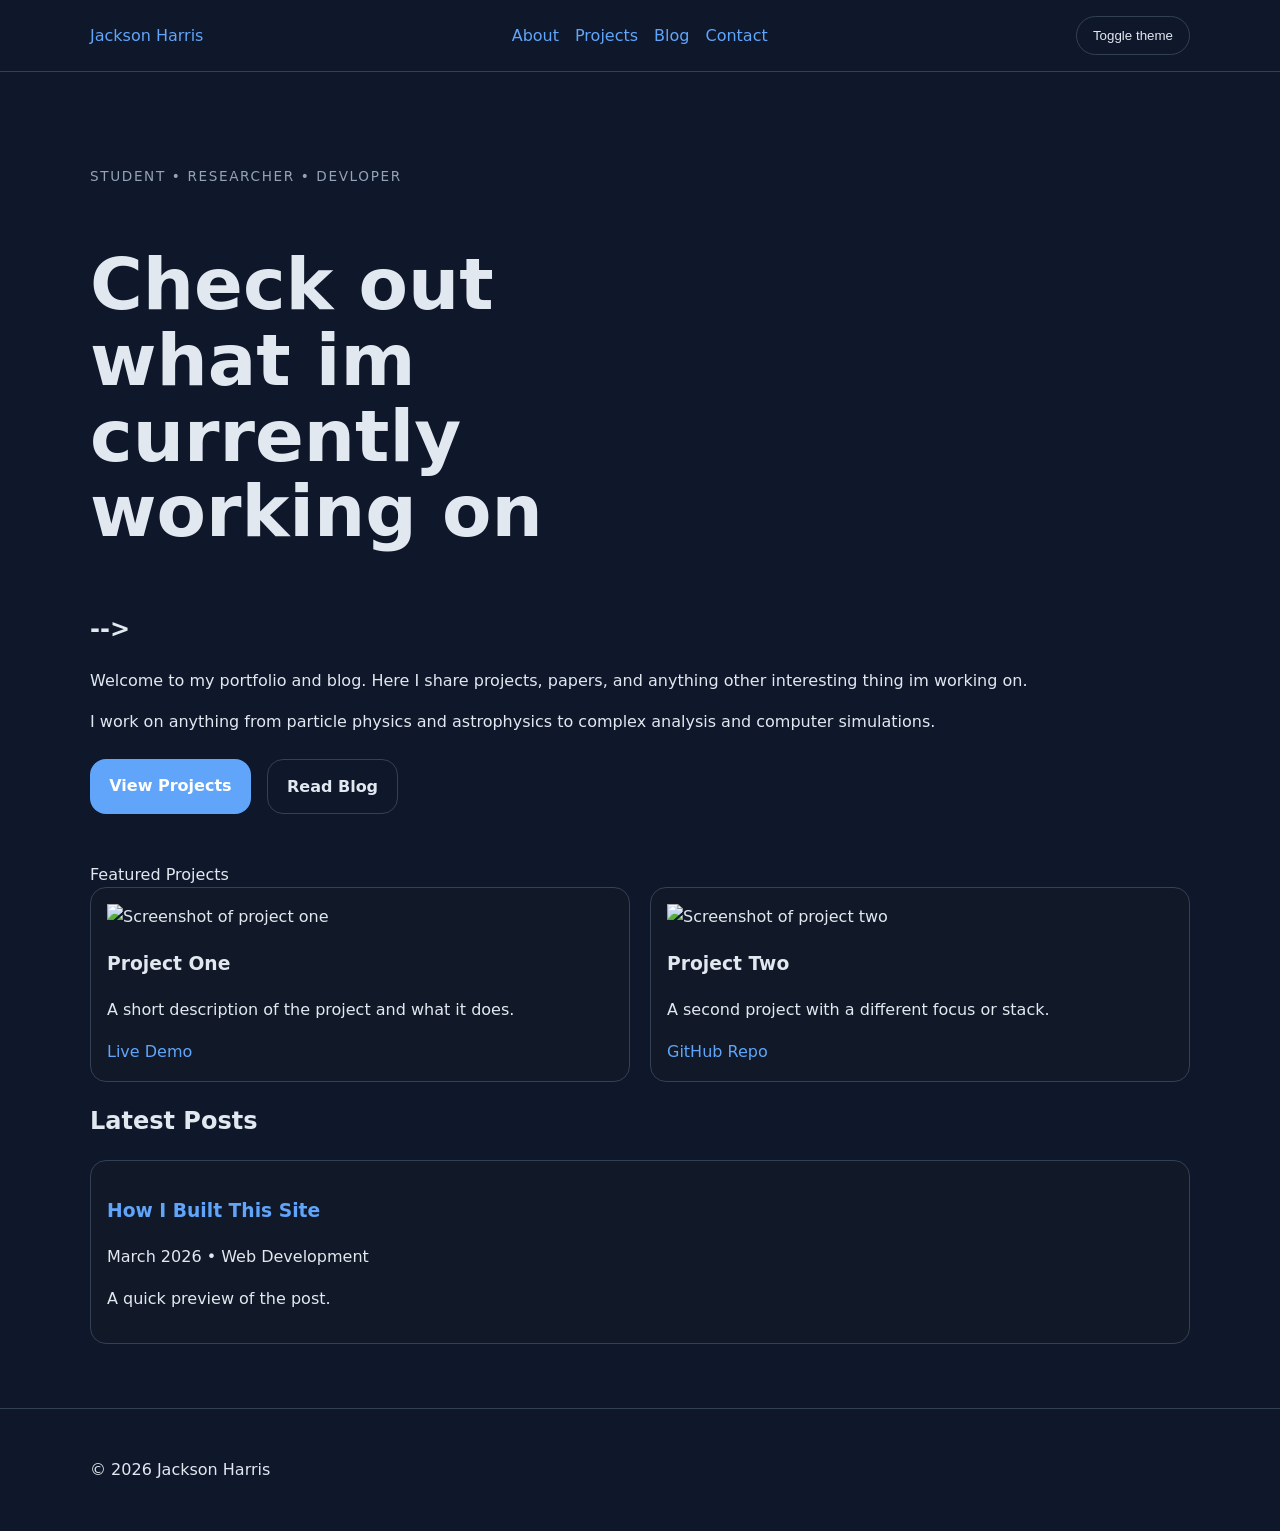
==== index.html @ ebbdd790 "First pages" ====
<!DOCTYPE html>
<html lang="en">
<head>
  <meta charset="UTF-8" />
  <meta name="viewport" content="width=device-width, initial-scale=1.0" />
  <title>Jackson Harris | Portfolio & Blog</title>
  <meta name="description" content="Title of my name and portfolio/blog" />
  <link rel="stylesheet" href="css/styles.css" />
</head>
<body>
  <header class="site-header">
    <div class="container nav-wrapper">
      <a class="logo" href="index.html">Jackson Harris</a>
      <nav class="site-nav" aria-label="Main navigation">
        <a href="about.html">About</a>
        <a href="pages/projects.html">Projects</a>
        <a href="pages/blog.html">Blog</a>
        <a href="pages/contact.html">Contact</a>
      </nav>
      <button id="themeToggle" class="theme-toggle" type="button">Toggle theme</button>
    </div>
  </header>

  <main>
    <section class="hero container">
      <p class="eyebrow">Student • Researcher • Devloper</p>
      <h1>Check out what im currently working on</h1>
	<h2> --> </h2>
      <p>
        Welcome to my portfolio and blog. Here I share projects, papers, and anything other interesting thing im working on.
      </p>
	<p>
	I work on anything from particle physics and astrophysics to complex analysis and computer simulations.
	</p>
      <div class="hero-actions">
        <a class="button" href="pages/projects.html">View Projects</a>
        <a class="button button-secondary" href="pages/blog.html">Read Blog</a>
      </div>
    </section>

    <section class="container"
      <h2>Featured Projects</h2>
      <div class="card-grid">
        <article class="card">
          <img src="images/profilePic.jpeg" alt="Screenshot of project one" />
          <h3>Project One</h3>
          <p>A short description of the project and what it does.</p>
          <a href="#">Live Demo</a>
        </article>

        <article class="card">
          <img src="images/profilePic.jpeg" alt="Screenshot of project two" />
          <h3>Project Two</h3>
          <p>A second project with a different focus or stack.</p>
          <a href="#">GitHub Repo</a>
        </article>
      </div>
    </section>

    <section class="container">
      <h2>Latest Posts</h2>
      <div class="post-list">
        <article class="post-preview">
          <h3><a href="blogs/my-first-post.html">How I Built This Site</a></h3>
          <p class="post-meta">March 2026 • Web Development</p>
          <p>A quick preview of the post.</p>
        </article>
      </div>
    </section>
  </main>

  <footer class="site-footer">
    <div class="container">
      <p>© 2026 Jackson Harris</p>
    </div>
  </footer>

  <script src="js/main.js"></script>
</body>
</html>
---- css/styles.css ----
:root {
  --bg: #0f172a;
  --text: #e2e8f0;
  --muted: #94a3b8;
  --card: #111827;
  --border: #334155;
  --accent: #60a5fa;

  --container: 1100px;
  --radius: 16px;
  --space: 1rem;
}

:root.light {
  --bg: #faf0d7;
  --text: #111111;
  --muted: #5b5b5b;
  --card: #f6f6f6;
  --border: #000000;
  --accent: #234ba4;
}

* {
  box-sizing: border-box;
}

html {
  scroll-behavior: smooth;
}

body {
  margin: 0;
  font-family: system-ui, -apple-system, BlinkMacSystemFont, "Segoe UI", sans-serif;
  background: var(--bg);
  color: var(--text);
  line-height: 1.6;
}

img {
  max-width: 100%;
  display: block;
}

a {
  color: var(--accent);
  text-decoration: none;
}

a:hover {
  text-decoration: underline;
}

.container {
  width: min(var(--container), calc(100% - 2rem));
  margin: 0 auto;
}

.site-header,
.site-footer {
  border-bottom: 1px solid var(--border);
}

.site-footer {
  border-top: 1px solid var(--border);
  border-bottom: none;
  margin-top: 4rem;
  padding: 2rem 0;
}

.nav-wrapper {
  display: flex;
  align-items: center;
  justify-content: space-between;
  gap: 1rem;
  padding: 1rem 0;
}

.site-nav {
  display: flex;
  gap: 1rem;
  flex-wrap: wrap;
}

.hero {
  padding: 5rem 0 3rem;
}

.hero h1 {
  font-size: clamp(2.5rem, 6vw, 4.5rem);
  line-height: 1.05;
  max-width: 12ch;
}

.eyebrow {
  text-transform: uppercase;
  letter-spacing: 0.12em;
  font-size: 0.85rem;
  color: var(--muted);
}

.button {
  display: inline-block;
  padding: 0.85rem 1.2rem;
  border-radius: var(--radius);
  background: var(--accent);
  color: white;
  font-weight: 600;
}

.button-secondary {
  background: transparent;
  color: var(--text);
  border: 1px solid var(--border);
}

.hero-actions {
  display: flex;
  gap: 1rem;
  margin-top: 1.5rem;
  flex-wrap: wrap;
}

.card-grid {
  display: grid;
  grid-template-columns: repeat(auto-fit, minmax(240px, 1fr));
  gap: 1.25rem;
}

.card,
.post-preview {
  background: var(--card);
  border: 1px solid var(--border);
  border-radius: var(--radius);
  padding: 1rem;
}

.theme-toggle {
  padding: 0.7rem 1rem;
  border-radius: 999px;
  border: 1px solid var(--border);
  background: transparent;
  color: var(--text);
  cursor: pointer;
}
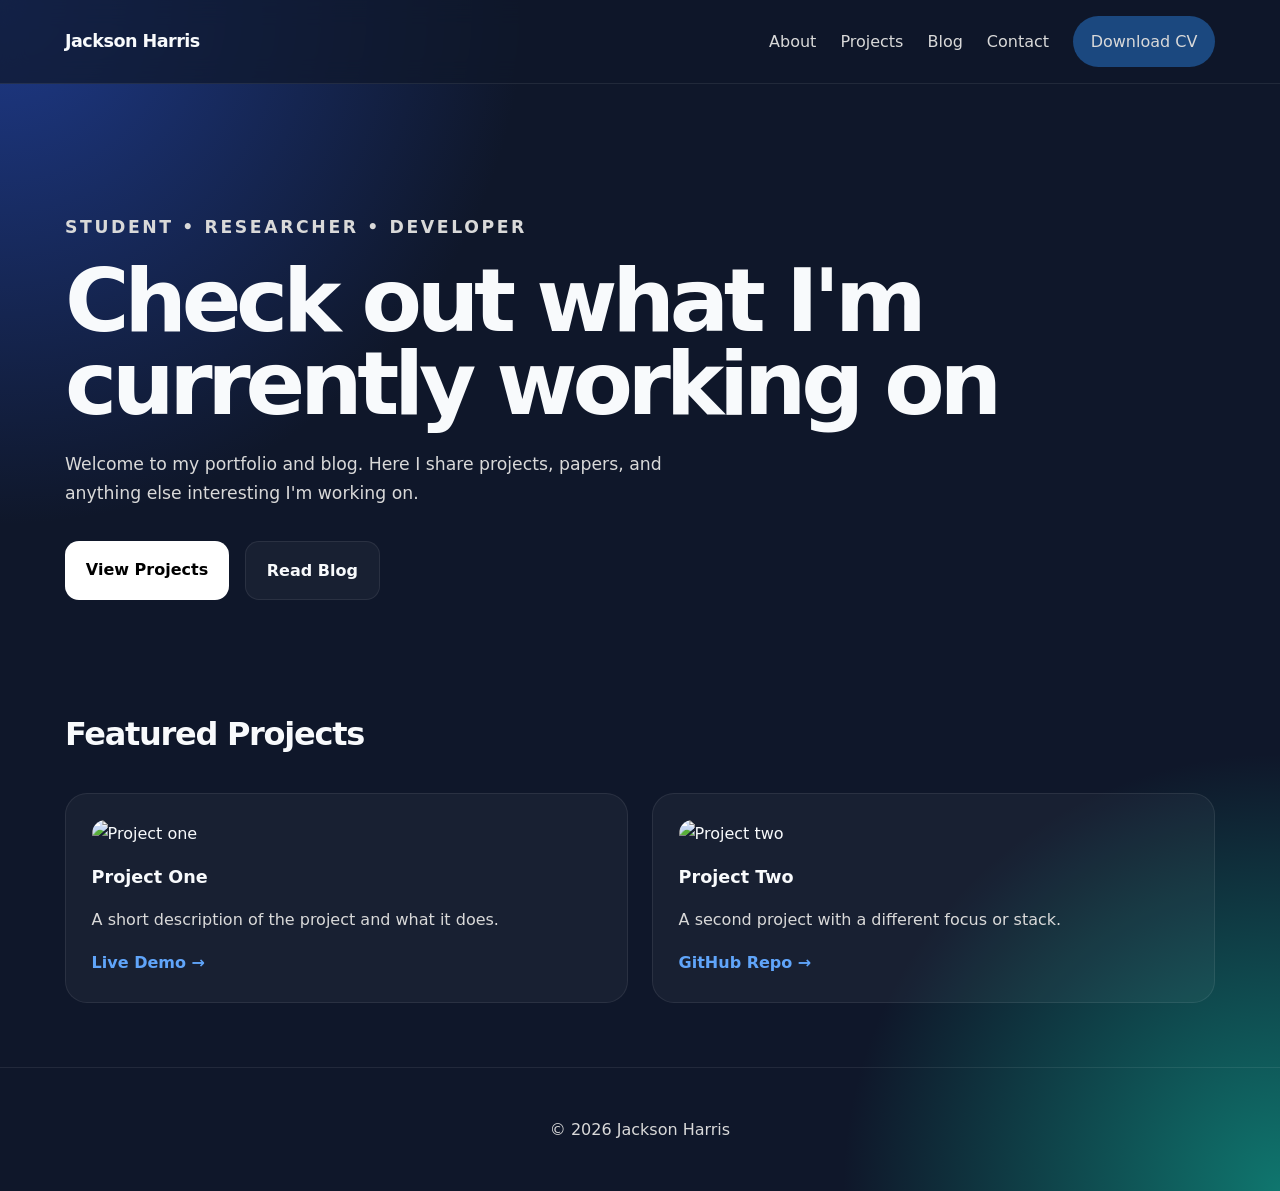
==== commit 76988968: "Fixed Styling" ====
--- a/index.html
+++ b/index.html
@@ -4,77 +4,57 @@
   <meta charset="UTF-8" />
   <meta name="viewport" content="width=device-width, initial-scale=1.0" />
   <title>Jackson Harris | Portfolio & Blog</title>
-  <meta name="description" content="Title of my name and portfolio/blog" />
-  <link rel="stylesheet" href="css/styles.css" />
+  <link rel="stylesheet" href="css/main.css" />
 </head>
 <body>
-  <header class="site-header">
-    <div class="container nav-wrapper">
+  <header class="navbar">
+    <div class="container nav-inner">
       <a class="logo" href="index.html">Jackson Harris</a>
-      <nav class="site-nav" aria-label="Main navigation">
+      <nav class="nav-links">
         <a href="about.html">About</a>
         <a href="pages/projects.html">Projects</a>
         <a href="pages/blog.html">Blog</a>
         <a href="pages/contact.html">Contact</a>
+	<a class="resume-btn" href="resume.pdf" target="_blank">Download CV</a>
       </nav>
-      <button id="themeToggle" class="theme-toggle" type="button">Toggle theme</button>
     </div>
   </header>
 
   <main>
-    <section class="hero container">
-      <p class="eyebrow">Student • Researcher • Devloper</p>
-      <h1>Check out what im currently working on</h1>
-	<h2> --> </h2>
-      <p>
-        Welcome to my portfolio and blog. Here I share projects, papers, and anything other interesting thing im working on.
-      </p>
-	<p>
-	I work on anything from particle physics and astrophysics to complex analysis and computer simulations.
-	</p>
-      <div class="hero-actions">
-        <a class="button" href="pages/projects.html">View Projects</a>
-        <a class="button button-secondary" href="pages/blog.html">Read Blog</a>
-      </div>
-    </section>
-
-    <section class="container"
-      <h2>Featured Projects</h2>
-      <div class="card-grid">
-        <article class="card">
-          <img src="images/profilePic.jpeg" alt="Screenshot of project one" />
-          <h3>Project One</h3>
-          <p>A short description of the project and what it does.</p>
-          <a href="#">Live Demo</a>
-        </article>
-
-        <article class="card">
-          <img src="images/profilePic.jpeg" alt="Screenshot of project two" />
-          <h3>Project Two</h3>
-          <p>A second project with a different focus or stack.</p>
-          <a href="#">GitHub Repo</a>
-        </article>
+    <section class="hero">
+      <div class="container">
+        <p class="eyebrow">Student • Researcher • Developer</p>
+        <h1>Check out what I'm currently working on</h1>
+        <p>Welcome to my portfolio and blog. Here I share projects, papers, and anything else interesting I'm working on.</p>
+        <div class="hero-buttons">
+          <a class="button button-primary" href="pages/projects.html">View Projects</a>
+          <a class="button button-secondary" href="pages/blog.html">Read Blog</a>
+        </div>
       </div>
     </section>
 
     <section class="container">
-      <h2>Latest Posts</h2>
-      <div class="post-list">
-        <article class="post-preview">
-          <h3><a href="blogs/my-first-post.html">How I Built This Site</a></h3>
-          <p class="post-meta">March 2026 • Web Development</p>
-          <p>A quick preview of the post.</p>
+      <h2 class="section-title">Featured Projects</h2>
+      <div class="info-grid">
+        <article class="card">
+          <img src="images/profilePic.jpeg" alt="Project one" />
+          <h3>Project One</h3>
+          <p>A short description of the project and what it does.</p>
+          <a href="#">Live Demo →</a>
+        </article>
+
+        <article class="card">
+          <img src="images/profilePic.jpeg" alt="Project two" />
+          <h3>Project Two</h3>
+          <p>A second project with a different focus or stack.</p>
+          <a href="#">GitHub Repo →</a>
         </article>
       </div>
     </section>
   </main>
 
-  <footer class="site-footer">
-    <div class="container">
-      <p>© 2026 Jackson Harris</p>
-    </div>
+  <footer>
+    <div class="container">© 2026 Jackson Harris</div>
   </footer>
-
-  <script src="js/main.js"></script>
 </body>
 </html>
--- a/css/main.css
+++ b/css/main.css
@@ -0,0 +1,164 @@
+:root {
+  --bg: #0f172a;
+  --surface: #111827;
+  --surface-2: #1e293b;
+  --text: #f8fafc;
+  --muted: #d9d9d9;
+  --accent: #60a5fa;
+  --border: rgba(255, 255, 255, 0.08);
+  --max-width: 1150px;
+  --radius: 22px;
+  --shadow: 0 10px 30px rgba(0, 0, 0, 0.35);
+  --transition: 0.25s ease;
+}
+
+* { box-sizing: border-box; }
+
+html { scroll-behavior: smooth; }
+
+body {
+  margin: 0;
+  font-family: Inter, system-ui, -apple-system, sans-serif;
+  background: 
+    radial-gradient(circle at top left, #1e3a8a 0%, transparent 30%),
+    radial-gradient(circle at bottom right, #0f766e 0%, transparent 25%),
+    var(--bg);
+  color: var(--text);
+  line-height: 1.7;
+}
+
+img { max-width: 100%; display: block; }
+a { text-decoration: none; color: inherit; }
+
+.container {
+  width: min(var(--max-width), calc(100% - 2rem));
+  margin: 0 auto;
+}
+
+/* --- NAVBAR --- */
+.navbar {
+  position: sticky;
+  top: 0;
+  backdrop-filter: blur(12px);
+  background: rgba(15, 23, 42, 0.7);
+  border-bottom: 1px solid var(--border);
+  z-index: 1000;
+}
+
+.nav-inner {
+  display: flex;
+  align-items: center;
+  justify-content: space-between;
+  padding: 1rem 0;
+}
+
+.logo { font-weight: 700; font-size: 1.1rem; letter-spacing: -0.03em; }
+
+.nav-links { display: flex; gap: 1.5rem; align-items: center; }
+
+.nav-links a {
+  color: var(--muted);
+  transition: var(--transition);
+  font-weight: 500;
+}
+
+.nav-links a:hover { color: white; }
+
+.resume-btn {
+  padding: 0.75rem 1.1rem;
+  border-radius: 999px;
+  background: #1b487f;
+  color: white;
+  font-weight: 600;
+  transition: var(--transition);
+}
+
+/* --- HERO --- */
+.hero { padding: 7rem 0 5rem; }
+.hero-grid {
+  display: grid;
+  grid-template-columns: 1.2fr 0.8fr;
+  gap: 4rem;
+  align-items: center;
+}
+
+.eyebrow {
+  color: var(--accent);
+  text-transform: uppercase;
+  letter-spacing: 0.15em;
+  font-size: 0.8rem;
+  font-weight: 700;
+  margin-bottom: 1rem;
+}
+
+.hero h1 {
+  font-size: clamp(3rem, 7vw, 5.5rem);
+  line-height: 0.95;
+  margin: 0 0 1.5rem;
+  letter-spacing: -0.06em;
+}
+
+.hero p { color: var(--muted); font-size: 1.08rem; max-width: 60ch; }
+
+.hero-buttons { display: flex; gap: 1rem; margin-top: 2rem; flex-wrap: wrap; }
+
+/* --- BUTTONS --- */
+.button {
+  padding: 0.95rem 1.3rem;
+  border-radius: 14px;
+  font-weight: 600;
+  transition: var(--transition);
+  display: inline-block;
+  cursor: pointer;
+  border: none;
+}
+
+.button-primary { background: white; color: black; }
+.button-secondary { border: 1px solid var(--border); background: rgba(255,255,255,0.04); color: var(--text); }
+.button:hover { transform: translateY(-3px); }
+
+/* --- CARDS & GRIDS --- */
+.section-title { font-size: 2rem; margin-bottom: 2rem; letter-spacing: -0.04em; }
+
+.info-grid {
+  display: grid;
+  grid-template-columns: repeat(auto-fit, minmax(300px, 1fr));
+  gap: 1.5rem;
+}
+
+.card {
+  background: rgba(255,255,255,0.04);
+  border: 1px solid var(--border);
+  border-radius: var(--radius);
+  padding: 1.6rem;
+  transition: var(--transition);
+}
+
+.card:hover {
+  transform: translateY(-4px);
+  background: rgba(255,255,255,0.06);
+}
+
+.card img { border-radius: 14px; margin-bottom: 1rem; }
+.card h3 { margin-top: 0; margin-bottom: 0.8rem; font-size: 1.1rem; }
+.card p { margin: 0; color: var(--muted); margin-bottom: 1rem; }
+.card a { color: var(--accent); font-weight: 600; }
+
+/* --- TIMELINE & FOOTER --- */
+.timeline { display: flex; flex-direction: column; gap: 1.5rem; }
+.timeline-item { border-left: 2px solid var(--accent); padding-left: 1.5rem; }
+.timeline-item .date { color: var(--accent); font-size: 0.9rem; margin: 0.4rem 0; }
+
+footer {
+  border-top: 1px solid var(--border);
+  padding: 3rem 0;
+  color: var(--muted);
+  text-align: center;
+  margin-top: 4rem;
+}
+
+/* --- RESPONSIVE --- */
+@media (max-width: 950px) {
+  .hero-grid { grid-template-columns: 1fr; }
+  .hero { padding-top: 5rem; }
+}
